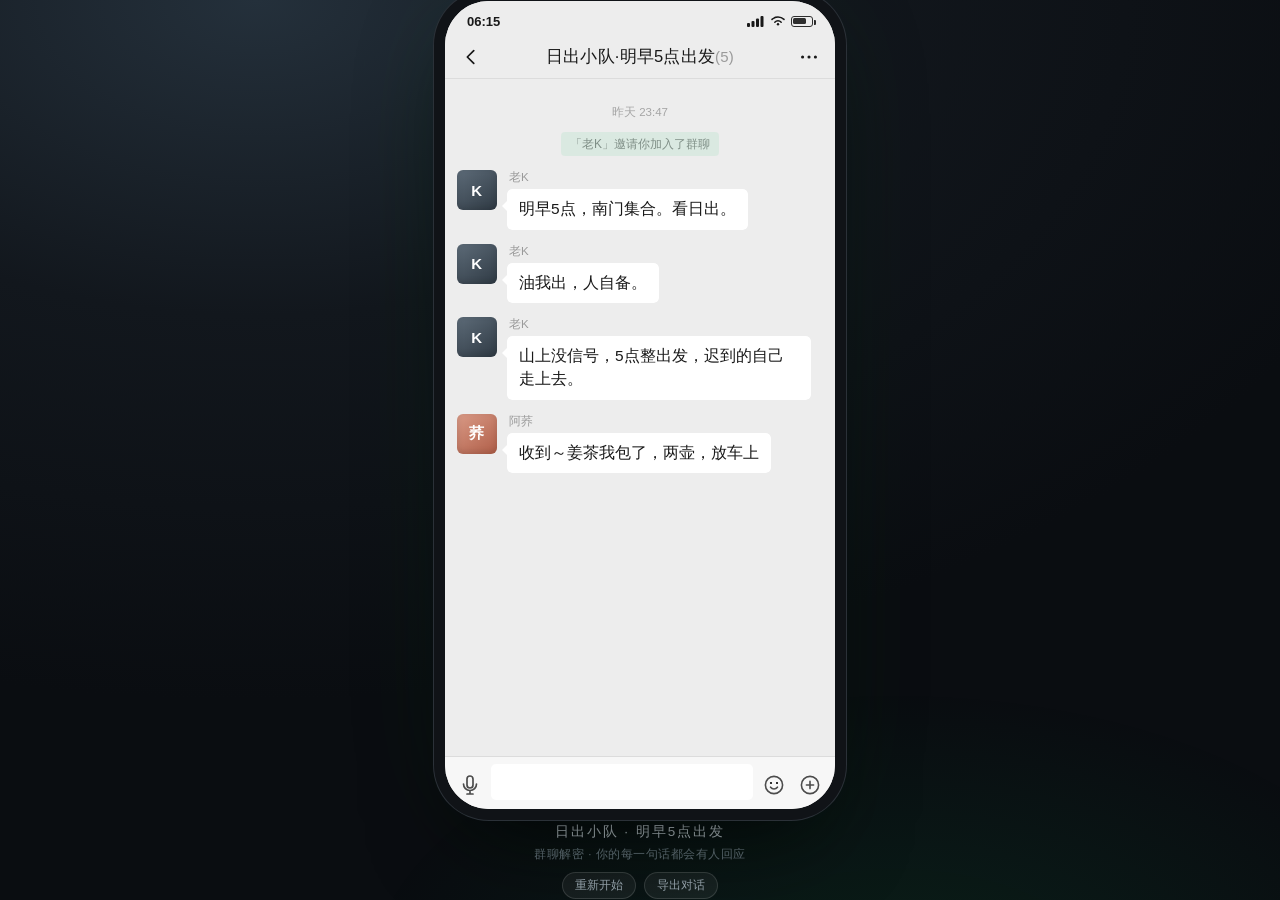
==== index.html @ 7c2a3ae8 "v1: 日出小队 可玩版本（AI GM + 微信壳）" ====
<!doctype html>
<html lang="zh-CN">
<head>
<meta charset="utf-8">
<meta name="viewport" content="width=device-width, initial-scale=1, viewport-fit=cover">
<title>日出小队</title>
<link rel="stylesheet" href="style.css">
</head>
<body>
<div class="stage">
  <div class="phone" id="phone">
    <div class="bezel-glow"></div>

    <!-- 状态栏 -->
    <div class="statusbar">
      <span class="clock" id="clock">06:15</span>
      <span class="statusbar-right">
        <svg class="sig" viewBox="0 0 18 12" width="18" height="12"><rect x="0" y="8" width="3" height="4" rx="1"/><rect x="4.5" y="6" width="3" height="6" rx="1"/><rect x="9" y="3.5" width="3" height="8.5" rx="1"/><rect x="13.5" y="1" width="3" height="11" rx="1"/></svg>
        <svg class="wifi" viewBox="0 0 16 12" width="16" height="12"><path d="M8 10.4a1.2 1.2 0 1 0 0-2.4 1.2 1.2 0 0 0 0 2.4Z"/><path d="M4.8 7.2a4.5 4.5 0 0 1 6.4 0" fill="none" stroke="currentColor" stroke-width="1.5" stroke-linecap="round"/><path d="M2 4.4a8.5 8.5 0 0 1 12 0" fill="none" stroke="currentColor" stroke-width="1.5" stroke-linecap="round"/></svg>
        <span class="battery"><i></i></span>
      </span>
    </div>

    <!-- 导航栏 -->
    <header class="nav" id="nav">
      <button class="nav-back" id="navBack" aria-label="返回">
        <svg viewBox="0 0 24 24" width="22" height="22"><path d="M15 5l-7 7 7 7" fill="none" stroke="currentColor" stroke-width="1.9" stroke-linecap="round" stroke-linejoin="round"/></svg>
      </button>
      <div class="nav-title" id="navTitle"><span id="navName">日出小队</span><span class="nav-count" id="navCount">(5)</span></div>
      <button class="nav-more" id="navMore" aria-label="更多">
        <svg viewBox="0 0 24 24" width="22" height="22"><circle cx="5" cy="12" r="1.7"/><circle cx="12" cy="12" r="1.7"/><circle cx="19" cy="12" r="1.7"/></svg>
      </button>
    </header>

    <!-- 聊天区 -->
    <main class="chat" id="chat">
      <div class="chat-inner" id="chatInner"></div>
    </main>

    <!-- 正在输入 -->
    <div class="typing" id="typing"><span class="dot"></span><span class="dot"></span><span class="dot"></span><em id="typingWho">对方正在输入</em></div>

    <!-- 提示条 -->
    <div class="hint" id="hint"></div>

    <!-- 输入区 -->
    <div class="composer" id="composer">
      <button class="ic-btn voice-btn" id="voiceBtn" aria-label="语音">
        <svg viewBox="0 0 24 24" width="24" height="24"><path d="M12 15a3 3 0 0 0 3-3V6a3 3 0 1 0-6 0v6a3 3 0 0 0 3 3Z" fill="none" stroke="currentColor" stroke-width="1.7"/><path d="M5.5 11a6.5 6.5 0 0 0 13 0M12 17.5V21M9 21h6" fill="none" stroke="currentColor" stroke-width="1.7" stroke-linecap="round"/></svg>
      </button>
      <textarea id="input" class="input" rows="1" autocomplete="off" enterkeyhint="send" placeholder="" title="Enter 发送，Shift+Enter 换行"></textarea>
      <button class="ic-btn" id="emojiBtn" aria-label="表情">
        <svg viewBox="0 0 24 24" width="24" height="24"><circle cx="12" cy="12" r="8.6" fill="none" stroke="currentColor" stroke-width="1.6"/><circle cx="9" cy="10" r="1.1"/><circle cx="15" cy="10" r="1.1"/><path d="M8.6 14.2a4.2 4.2 0 0 0 6.8 0" fill="none" stroke="currentColor" stroke-width="1.6" stroke-linecap="round"/></svg>
      </button>
      <button class="ic-btn" id="plusBtn" aria-label="更多">
        <svg viewBox="0 0 24 24" width="24" height="24"><circle cx="12" cy="12" r="8.6" fill="none" stroke="currentColor" stroke-width="1.6"/><path d="M12 8.4v7.2M8.4 12h7.2" fill="none" stroke="currentColor" stroke-width="1.6" stroke-linecap="round"/></svg>
      </button>
      <button class="send-btn" id="sendBtn">发送</button>
    </div>

    <!-- 扩展面板 -->
    <div class="panel" id="panel">
      <div class="panel-grid">
        <button class="panel-item" data-act="photo"><span class="pi-icon">🖼</span><span>照片</span></button>
        <button class="panel-item" data-act="location"><span class="pi-icon">📍</span><span>位置</span></button>
        <button class="panel-item" data-act="call"><span class="pi-icon">📞</span><span>语音通话</span></button>
        <button class="panel-item" data-act="recall"><span class="pi-icon">↩️</span><span>撤回</span></button>
        <button class="panel-item" data-act="note"><span class="pi-icon">📌</span><span>群公告</span></button>
      </div>
    </div>

    <!-- 下拉：群信息 / 私聊 / 搜索 -->
    <section class="view view-info" id="viewInfo">
      <header class="nav sub">
        <button class="nav-back" data-close="viewInfo"><svg viewBox="0 0 24 24" width="22" height="22"><path d="M15 5l-7 7 7 7" fill="none" stroke="currentColor" stroke-width="1.9" stroke-linecap="round" stroke-linejoin="round"/></svg></button>
        <div class="nav-title">聊天信息</div>
        <div class="nav-more"></div>
      </header>
      <div class="view-body">
        <div class="members-block">
          <div class="members" id="memberList"></div>
          <div class="member-hint" id="memberHint"></div>
        </div>
        <div class="cell-group">
          <button class="cell" id="cellNotice"><span>群公告</span><span class="cell-arrow">›</span></button>
          <button class="cell" id="cellSearch"><span>查找聊天记录</span><span class="cell-arrow">›</span></button>
          <div class="cell"><span>群聊名称</span><span class="cell-val" id="cellGroupName">日出小队</span></div>
        </div>
        <div class="cell-group">
          <div class="cell"><span>消息免打扰</span><span class="switch on"></span></div>
          <div class="cell"><span>置顶聊天</span><span class="switch on"></span></div>
        </div>
        <div class="cell-group">
          <button class="cell danger" id="cellQuit">删除并退出</button>
        </div>
        <div class="footer-note">本群由 老K 于 11月16日 23:47 创建</div>
      </div>
    </section>

    <section class="view view-search" id="viewSearch">
      <header class="nav sub">
        <button class="nav-back" data-close="viewSearch"><svg viewBox="0 0 24 24" width="22" height="22"><path d="M15 5l-7 7 7 7" fill="none" stroke="currentColor" stroke-width="1.9" stroke-linecap="round" stroke-linejoin="round"/></svg></button>
        <div class="search-wrap"><input id="searchInput" placeholder="搜索"></div>
        <div class="nav-more nav-cancel" data-close="viewSearch">取消</div>
      </header>
      <div class="view-body search-results" id="searchResults"></div>
    </section>

    <section class="view view-notice" id="viewNotice">
      <header class="nav sub">
        <button class="nav-back" data-close="viewNotice"><svg viewBox="0 0 24 24" width="22" height="22"><path d="M15 5l-7 7 7 7" fill="none" stroke="currentColor" stroke-width="1.9" stroke-linecap="round" stroke-linejoin="round"/></svg></button>
        <div class="nav-title">群公告</div>
        <div class="nav-more"></div>
      </header>
      <div class="view-body">
        <div class="notice-card">
          <div class="notice-from" id="noticeFrom">老K</div>
          <div class="notice-text" id="noticeText"></div>
          <div class="notice-meta" id="noticeMeta"></div>
        </div>
        <div class="notice-log" id="noticeLog"></div>
      </div>
    </section>

    <section class="view view-private" id="viewPrivate">
      <header class="nav sub">
        <button class="nav-back" data-close="viewPrivate"><svg viewBox="0 0 24 24" width="22" height="22"><path d="M15 5l-7 7 7 7" fill="none" stroke="currentColor" stroke-width="1.9" stroke-linecap="round" stroke-linejoin="round"/></svg></button>
        <div class="nav-title" id="privTitle">聊天</div>
        <div class="nav-more"></div>
      </header>
      <div class="chat" id="privChat"><div class="chat-inner" id="privInner"></div></div>
      <div class="composer">
        <textarea id="privInput" class="input" rows="1" autocomplete="off" enterkeyhint="send" placeholder="" title="Enter 发送，Shift+Enter 换行"></textarea>
        <button class="send-btn" id="privSend">发送</button>
      </div>
    </section>

    <!-- 位置大图 -->
    <div class="map-modal" id="mapModal">
      <div class="map-head"><button data-close="mapModal">‹ 返回</button><span id="mapTitle">位置</span><span></span></div>
      <div class="map-canvas" id="mapCanvas"></div>
      <div class="map-card">
        <div class="map-card-name" id="mapName"></div>
        <div class="map-card-addr" id="mapAddr"></div>
        <div class="map-card-meta" id="mapMeta"></div>
      </div>
    </div>

    <div class="toast" id="toast"></div>
  </div>

  <div class="outside">
    <div class="outside-title">日出小队 · 明早5点出发</div>
    <div class="outside-sub">群聊解密 · 你的每一句话都会有人回应</div>
    <div class="outside-actions">
      <button class="reset" id="reset">重新开始</button>
      <button class="reset" id="export">导出对话</button>
    </div>
  </div>
</div>

<script src="story.js"></script>
<script src="app.js"></script>
</body>
</html>
---- style.css ----
:root{
  --green:#07C160;
  --self:#95EC69;
  --bg:#EDEDED;
  --line:#DCDCDC;
  --text:#191919;
  --muted:#9A9A9A;
  --nav-h:44px;
  --font:-apple-system,BlinkMacSystemFont,"PingFang SC","Hiragino Sans GB","Microsoft YaHei","Segoe UI",sans-serif;
}
*{box-sizing:border-box;-webkit-tap-highlight-color:transparent}
html,body{height:100%}
body{
  margin:0;font-family:var(--font);color:var(--text);
  background:
    radial-gradient(1200px 700px at 20% 0%, #24303b 0%, #12171d 45%, #0a0d11 100%);
  display:flex;align-items:center;justify-content:center;
  overflow:hidden;
}
body::after{
  content:"";position:fixed;inset:0;pointer-events:none;
  background:radial-gradient(900px 500px at 70% 110%, rgba(7,193,96,.10), transparent 60%);
}
.stage{display:flex;flex-direction:column;align-items:center;gap:14px;position:relative;z-index:1}

/* ---------- 手机外壳 ---------- */
.phone{
  position:relative;width:390px;height:min(844px,calc(100vh - 92px));
  background:var(--bg);border-radius:44px;overflow:hidden;
  box-shadow:
    0 0 0 11px #101317,
    0 0 0 12px #2b3138,
    0 40px 90px -20px rgba(0,0,0,.85),
    0 0 120px rgba(7,193,96,.08);
  display:flex;flex-direction:column;
  transform:translateZ(0);
}
@media (max-width:480px), (max-height:760px){
  .phone{width:100vw;height:100vh;border-radius:0;box-shadow:none}
  .outside{display:none}
  .stage{gap:0}
}

/* 状态栏 */
.statusbar{
  height:34px;flex:0 0 34px;display:flex;align-items:center;justify-content:space-between;
  padding:6px 22px 0;font-size:13px;font-weight:600;background:var(--bg);
}
.statusbar-right{display:flex;align-items:center;gap:5px}
.statusbar svg{fill:#191919;color:#191919}
.battery{width:22px;height:11px;border:1.2px solid #191919;border-radius:3px;position:relative;display:inline-block;opacity:.9}
.battery::after{content:"";position:absolute;right:-3.6px;top:3px;width:2px;height:5px;background:#191919;border-radius:0 1px 1px 0}
.battery i{position:absolute;left:1.4px;top:1.4px;bottom:1.4px;width:62%;background:#191919;border-radius:1.5px}

/* 导航栏 */
.nav{
  height:var(--nav-h);flex:0 0 var(--nav-h);display:flex;align-items:center;
  padding:0 8px;background:var(--bg);border-bottom:.5px solid var(--line);position:relative;z-index:5;
}
.nav-back,.nav-more{
  background:none;border:0;color:#191919;padding:4px;display:flex;align-items:center;
  cursor:pointer;min-width:36px;justify-content:center;
}
.nav-more svg{fill:currentColor}
.nav-title{
  flex:1;text-align:center;font-size:16.5px;font-weight:500;letter-spacing:.2px;
  white-space:nowrap;overflow:hidden;text-overflow:ellipsis;padding:0 4px;
}
.nav-count{color:var(--muted);font-weight:400;font-size:15px}
.nav-back[hidden],.nav-more[hidden]{display:none}

/* ---------- 聊天区 ---------- */
.chat{flex:1 1 auto;overflow-y:auto;overflow-x:hidden;padding:10px 0 6px;scroll-behavior:smooth;position:relative}
.chat-inner{padding:0 12px}
.chat::-webkit-scrollbar{width:0}

.row{display:flex;margin:14px 0;align-items:flex-start;animation:pop .18s ease-out both}
.row.self{flex-direction:row-reverse}
@keyframes pop{from{opacity:0;transform:translateY(6px) scale(.98)}to{opacity:1;transform:none}}

.avatar{
  width:40px;height:40px;flex:0 0 40px;border-radius:6px;display:flex;align-items:center;justify-content:center;
  font-size:15px;font-weight:600;color:#fff;letter-spacing:.5px;user-select:none;
  background:linear-gradient(145deg,var(--c1,#8a8a8a),var(--c2,#5f5f5f));
  box-shadow:inset 0 -2px 6px rgba(0,0,0,.12);
}
.col{max-width:calc(100% - 62px);margin:0 10px;display:flex;flex-direction:column}
.row.self .col{align-items:flex-end}
.name{font-size:11.5px;color:var(--muted);margin:0 2px 4px;display:flex;gap:6px;align-items:center}
.tag{background:#E8E8E8;color:#8a8a8a;border-radius:3px;padding:0 4px;font-size:10px;line-height:14px}

.bubble{
  position:relative;background:#fff;border-radius:5px;padding:9px 12px;
  font-size:15.5px;line-height:1.46;word-break:break-word;white-space:pre-wrap;
  box-shadow:0 0 .5px rgba(0,0,0,.08);
}
.bubble::before{
  content:"";position:absolute;top:12px;left:-5px;width:0;height:0;
  border:5px solid transparent;border-right-color:#fff;border-left:0;
}
.row.self .bubble{background:var(--self)}
.row.self .bubble::before{left:auto;right:-5px;border-right:0;border-left:5px solid var(--self)}
.bubble.quote{border-left:3px solid #d6d6d6;padding-left:9px;color:#666}

/* 系统提示 */
.sys{display:flex;justify-content:center;margin:12px 0}
.sys span{
  font-size:12px;color:#9d9d9d;background:rgba(0,0,0,.045);padding:3px 9px;border-radius:4px;
  max-width:80%;text-align:center;line-height:1.5;
}
.sys.warn span{color:#b06a2c;background:rgba(214,138,58,.10)}
.sys.ghost span{color:#7f8f87;background:rgba(7,193,96,.08)}

.time-div{text-align:center;margin:16px 0 4px;font-size:11.5px;color:#a5a5a5}

/* 语音 */
.voice{display:flex;align-items:center;gap:9px;min-width:86px;cursor:pointer}
.voice .bars{display:flex;gap:2px;align-items:center;height:16px}
.voice .bars i{display:block;width:2.5px;background:#4a4a4a;border-radius:2px;opacity:.55}
.voice .dur{font-size:12.5px;color:#555;margin-left:auto;padding-left:8px}
.voice .asr{display:none;margin-top:6px;padding-top:6px;border-top:.5px dashed rgba(0,0,0,.15);font-size:14px;color:#333;line-height:1.45;white-space:pre-wrap}
.voice.open .asr{display:block}

/* 位置卡片 */
.loc-card{background:#fff;border-radius:5px;overflow:hidden;width:210px;cursor:pointer}
.loc-card .map-thumb{height:104px;background:#dfe6dc;position:relative;overflow:hidden}
.loc-card .map-thumb::before{
  content:"";position:absolute;inset:-20%;
  background:
    linear-gradient(90deg,transparent 48%,#c9d2c6 48%,#c9d2c6 52%,transparent 52%),
    linear-gradient(0deg,transparent 62%,#c9d2c6 62%,#c9d2c6 66%,transparent 66%),
    repeating-linear-gradient(45deg,#e5ebe2 0 14px,#dfe6dc 14px 28px);
  transform:rotate(-8deg);
}
.loc-card .pin{position:absolute;left:50%;top:44%;width:14px;height:14px;margin:-7px 0 0 -7px;border-radius:50% 50% 50% 0;background:#D9433A;transform:rotate(-45deg);box-shadow:0 1px 4px rgba(0,0,0,.25)}
.loc-card .loc-body{padding:8px 11px}
.loc-card .loc-name{font-size:14px;font-weight:500}
.loc-card .loc-addr{font-size:11.5px;color:#9a9a9a;margin-top:2px}
.loc-card .loc-flag{font-size:11px;color:#b06a2c;margin-top:5px;display:none}
.loc-card.odd .loc-flag{display:block}

/* 图片 */
.img-card{width:196px;border-radius:5px;overflow:hidden;background:#fff;cursor:pointer}
.img-card svg{display:block;width:100%;height:auto}
.img-card .cap{font-size:12px;color:#8a8a8a;padding:6px 9px}

/* 撤回 */
.recall{display:flex;justify-content:center;margin:10px 0}
.recall span{font-size:11.5px;color:#a8a8a8;background:rgba(0,0,0,.04);padding:2px 8px;border-radius:3px}

/* 引用已删除 */
.deleted-quote{background:#f2f2f2;border-left:3px solid #ddd;padding:6px 9px;border-radius:4px;font-size:12.5px;color:#9d9d9d;margin-bottom:5px}

/* ---------- 正在输入 / 提示 / 输入框 ---------- */
.typing{
  height:0;overflow:hidden;transition:height .18s;display:flex;align-items:center;gap:3px;
  padding:0 18px;font-size:11.5px;color:#9a9a9a;background:var(--bg);
}
.typing.on{height:20px}
.typing .dot{width:4px;height:4px;border-radius:50%;background:#b3b3b3;animation:blink 1.1s infinite}
.typing .dot:nth-child(2){animation-delay:.18s}
.typing .dot:nth-child(3){animation-delay:.36s}
.typing em{margin-left:5px;font-style:normal}
@keyframes blink{0%,60%,100%{opacity:.25;transform:translateY(0)}30%{opacity:1;transform:translateY(-2px)}}

.hint{
  display:none;gap:6px;flex-wrap:wrap;padding:8px 12px;background:rgba(255,255,255,.55);
  border-top:.5px solid rgba(0,0,0,.04);font-size:12.5px;
}
.hint.on{display:flex}
.hint b{font-weight:600;color:#6d7a72;margin-right:2px}
.chip{
  border:.5px solid #c8d3ca;background:#fff;color:#4d5a52;border-radius:12px;
  padding:3px 10px;font-size:12.5px;cursor:pointer;transition:.15s;
}
.chip:hover{background:#eef7f0;border-color:#9ed3ad;color:#0e6b3c}

.composer{
  flex:0 0 auto;display:flex;align-items:flex-end;gap:6px;padding:7px 10px 9px;
  background:#F7F7F7;border-top:.5px solid var(--line);
}
.ic-btn{background:none;border:0;color:#4c4c4c;padding:3px;display:flex;cursor:pointer}
.input{
  flex:1;display:block;min-height:36px;max-height:102px;
  border:0;border-radius:5px;background:#fff;padding:7px 10px;
  font-size:15.5px;line-height:22px;font-family:inherit;outline:none;color:#191919;
  resize:none;overflow-y:hidden;white-space:pre-wrap;word-break:break-word;
}
.input::placeholder{color:#b8b8b8}
.send-btn{
  display:none;background:var(--green);color:#fff;border:0;border-radius:5px;
  height:34px;padding:0 14px;font-size:14.5px;cursor:pointer;font-family:inherit;
}
.send-btn.on{display:block}
body.busy .send-btn{opacity:.4;pointer-events:none}
.voice-btn{display:flex}

/* 扩展面板 */
.panel{
  position:absolute;left:0;right:0;bottom:0;background:#F7F7F7;border-top:.5px solid var(--line);
  transform:translateY(110%);transition:transform .22s ease;z-index:8;padding:18px 14px 26px;
}
.panel.on{transform:translateY(0)}
.panel-grid{display:grid;grid-template-columns:repeat(4,1fr);gap:16px 6px}
.panel-item{background:none;border:0;display:flex;flex-direction:column;align-items:center;gap:7px;font-size:11.5px;color:#666;cursor:pointer;font-family:inherit}
.pi-icon{width:54px;height:54px;background:#fff;border-radius:11px;display:flex;align-items:center;justify-content:center;font-size:23px;box-shadow:0 1px 2px rgba(0,0,0,.05)}

/* ---------- 覆盖视图 ---------- */
.view{
  position:absolute;inset:0;background:var(--bg);display:flex;flex-direction:column;
  transform:translateX(100%);transition:transform .24s cubic-bezier(.4,0,.2,1);z-index:20;
}
.view.on{transform:translateX(0)}
.view .nav{border-bottom:.5px solid var(--line)}
.view-body{flex:1;overflow-y:auto;padding-bottom:24px}
.nav.sub .nav-title{font-size:16px}
.search-wrap{flex:1;display:flex;padding:0 6px}
#searchInput{flex:1;height:30px;border:0;border-radius:5px;background:#fff;padding:0 10px;font-size:14px;font-family:inherit;outline:none}
.nav-cancel{font-size:15px;color:#576b95;min-width:44px;padding-right:10px;cursor:pointer}

/* 群成员 */
.members-block{background:#fff;padding:14px 14px 10px;border-bottom:.5px solid var(--line)}
.members{display:grid;grid-template-columns:repeat(5,1fr);gap:14px 4px}
.member{display:flex;flex-direction:column;align-items:center;gap:6px;font-size:11px;color:#7a7a7a;cursor:pointer}
.member .avatar{width:48px;height:48px;flex:0 0 48px;font-size:17px;border-radius:8px}
.member:active{opacity:.6}
.member-hint{font-size:11px;color:#a0a0a0;margin-top:10px}

/* 单元格 */
.cell-group{background:#fff;margin-top:9px;border-top:.5px solid var(--line);border-bottom:.5px solid var(--line)}
.cell{
  display:flex;align-items:center;justify-content:space-between;width:100%;
  padding:13px 15px;font-size:16px;background:none;border:0;border-bottom:.5px solid #F0F0F0;
  color:#191919;font-family:inherit;text-align:left;cursor:pointer;
}
.cell:last-child{border-bottom:0}
.cell-arrow{color:#c8c8c8;font-size:18px;line-height:1}
.cell-val{color:#9a9a9a;font-size:14.5px}
.cell.danger{justify-content:center;color:#E64340}
.switch{width:40px;height:24px;border-radius:12px;background:#e5e5e5;position:relative;transition:.2s}
.switch::after{content:"";position:absolute;top:2px;left:2px;width:20px;height:20px;border-radius:50%;background:#fff;box-shadow:0 1px 3px rgba(0,0,0,.2);transition:.2s}
.switch.on{background:var(--green)}
.switch.on::after{left:18px}
.footer-note{text-align:center;font-size:11.5px;color:#b0b0b0;padding:22px 20px}

/* 公告 */
.notice-card{background:#fff;margin:12px;border-radius:8px;padding:16px}
.notice-from{font-size:12.5px;color:#8a8a8a;margin-bottom:8px}
.notice-text{font-size:15px;line-height:1.65;white-space:pre-wrap}
.notice-meta{font-size:11px;color:#b0b0b0;margin-top:12px}
.notice-log{margin:0 12px}
.notice-log .log-item{background:#fff;border-radius:8px;padding:12px 14px;margin-bottom:8px;font-size:13px;color:#666;line-height:1.6}
.notice-log .log-item b{color:#333;font-weight:500}

/* 搜索 */
.search-results{padding:8px 0}
.sr-item{padding:11px 16px;background:#fff;border-bottom:.5px solid #f0f0f0;font-size:14px;line-height:1.5}
.sr-item b{color:#0e6b3c}
.sr-item.old{background:#fbfbf8}
.sr-empty{text-align:center;color:#b0b0b0;font-size:13px;padding:40px 0}
.sr-label{font-size:11.5px;color:#a0a0a0;padding:14px 16px 6px;letter-spacing:.5px}
.sr-date{display:flex;align-items:center;justify-content:space-between;background:#fff;padding:13px 16px;font-size:15px;border-bottom:.5px solid #f0f0f0;cursor:pointer}
.sr-date:hover{background:#fafafa}
.sr-back{padding:12px 16px;color:#576b95;font-size:14px;cursor:pointer}
.sr-msg{padding:10px 16px;border-bottom:.5px solid #f2f2f2;background:#fff}
.sr-msg .sr-who{font-size:11px;color:#a8a8a8;margin-bottom:3px}
.sr-msg .sr-txt{font-size:14px;line-height:1.55;color:#222;white-space:pre-wrap}
.sr-date-tag{font-size:10.5px;color:#b08a4a;margin-bottom:3px}
.sr-foot{font-size:11.5px;color:#a0a0a0;padding:14px 16px;line-height:1.6}

/* 私聊 */
#viewPrivate .chat{background:var(--bg)}

/* 地图 */
.map-modal{position:absolute;inset:0;background:#eef1ea;z-index:30;display:none;flex-direction:column}
.map-modal.on{display:flex}
.map-head{height:52px;display:flex;align-items:center;justify-content:space-between;padding:0 14px;background:#fff;border-bottom:.5px solid var(--line);font-size:15px}
.map-head button{background:none;border:0;font-size:15px;color:#191919;font-family:inherit;cursor:pointer}
.map-canvas{flex:1;position:relative;overflow:hidden;background:#e8eee4}
.map-canvas::before{
  content:"";position:absolute;inset:-30%;
  background:
    repeating-linear-gradient(28deg,rgba(255,255,255,.55) 0 2px,transparent 2px 46px),
    repeating-linear-gradient(112deg,rgba(255,255,255,.55) 0 2px,transparent 2px 62px),
    radial-gradient(circle at 30% 40%,#d7e4cf 0 120px,transparent 121px),
    radial-gradient(circle at 75% 70%,#dfe9d8 0 160px,transparent 161px),
    #e8eee4;
}
.map-canvas .bigpin{position:absolute;left:50%;top:46%;transform:translate(-50%,-50%);z-index:2;text-align:center}
.map-canvas .bigpin i{display:block;width:22px;height:22px;margin:0 auto;border-radius:50% 50% 50% 0;background:#D9433A;transform:rotate(-45deg);box-shadow:0 4px 12px rgba(0,0,0,.28)}
.map-canvas .bigpin span{display:inline-block;margin-top:10px;background:#fff;padding:4px 10px;border-radius:4px;font-size:12.5px;box-shadow:0 2px 8px rgba(0,0,0,.12);white-space:nowrap}
.map-card{background:#fff;padding:16px 18px 26px}
.map-card-name{font-size:17px;font-weight:500}
.map-card-addr{font-size:12.5px;color:#8f8f8f;margin-top:5px}
.map-card-meta{font-size:11.5px;color:#b06a2c;margin-top:10px}

/* toast */
.toast{
  position:absolute;left:50%;bottom:120px;transform:translate(-50%,10px);background:rgba(0,0,0,.72);
  color:#fff;font-size:13px;padding:9px 16px;border-radius:8px;opacity:0;pointer-events:none;
  transition:.25s;z-index:50;max-width:78%;text-align:center;line-height:1.5;
}
.toast.on{opacity:1;transform:translate(-50%,0)}

/* 结局 */
.ending{position:absolute;inset:0;z-index:60;background:radial-gradient(120% 90% at 50% 30%,#101820 0%,#05080a 70%);display:flex;align-items:flex-start;justify-content:center;overflow-y:auto;animation:fadeIn .8s ease both}
@keyframes fadeIn{from{opacity:0}to{opacity:1}}
.ending-in{text-align:center;padding:64px 30px 56px;max-width:330px;margin:auto 0}
.ending-kicker{font-size:11px;letter-spacing:6px;color:#4b6b5a;margin-bottom:14px}
.ending-title{font-size:24px;color:#e8f1ea;letter-spacing:3px;margin-bottom:20px;font-weight:500}
.ending-text{font-size:13.5px;line-height:2;color:#8fa397;text-align:left;letter-spacing:.3px}
.ending-btn{margin-top:34px;background:none;border:.5px solid #33513f;color:#7fae92;padding:9px 22px;border-radius:20px;font-size:13px;cursor:pointer;font-family:inherit;letter-spacing:2px}
.ending-btn:hover{background:rgba(80,160,110,.08)}

/* 外部 */
.outside{text-align:center;color:#8d9aa3}
.outside-title{font-size:13.5px;letter-spacing:2px;color:#cfdae1}
.outside-sub{font-size:11.5px;margin-top:6px;letter-spacing:.5px;color:#6d7c86}
.outside-actions{display:flex;gap:8px;justify-content:center;margin-top:10px}
.outside-actions .reset{margin-top:0}
.reset{
  margin-top:10px;background:rgba(255,255,255,.06);border:.5px solid rgba(255,255,255,.14);
  color:#9fadb6;font-size:11.5px;padding:5px 12px;border-radius:20px;cursor:pointer;font-family:inherit;
}
.reset:hover{background:rgba(255,255,255,.12);color:#dce6ec}
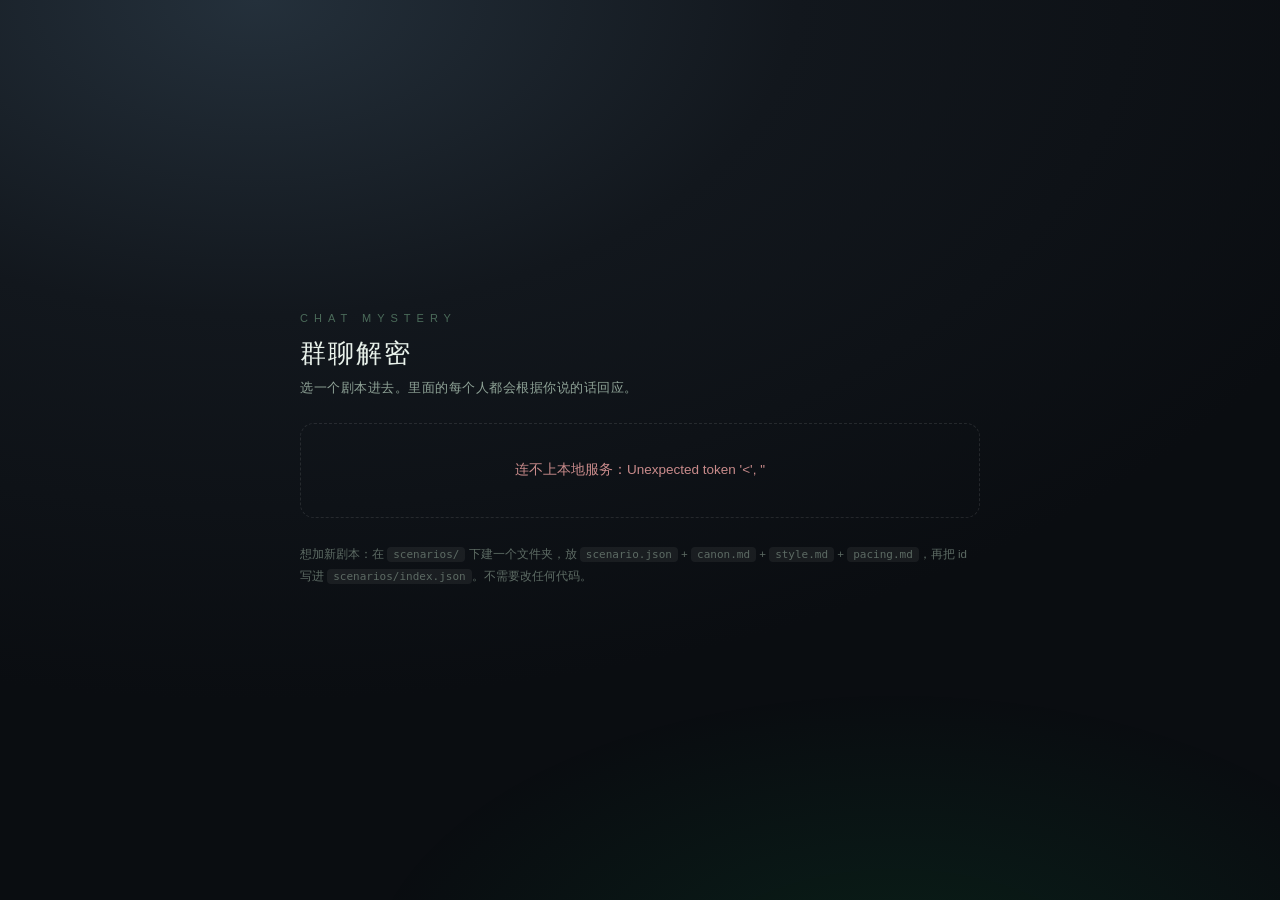
==== commit 8bf29b07: "v2: 抽成剧本壳（scenarios/* 目录 + 配置驱动），加剧本列表页" ====
--- a/index.html
+++ b/index.html
@@ -3,163 +3,108 @@
 <head>
 <meta charset="utf-8">
 <meta name="viewport" content="width=device-width, initial-scale=1, viewport-fit=cover">
-<title>日出小队</title>
-<link rel="stylesheet" href="style.css">
+<title>群聊解密</title>
+<style>
+  :root{
+    --ink:#e8f1ea; --muted:#8fa397; --line:rgba(255,255,255,.10);
+  }
+  *{box-sizing:border-box}
+  html,body{height:100%}
+  body{
+    margin:0;font-family:-apple-system,BlinkMacSystemFont,"PingFang SC","Microsoft YaHei",sans-serif;
+    color:var(--ink);
+    background:radial-gradient(1200px 700px at 20% 0%, #24303b 0%, #12171d 45%, #0a0d11 100%);
+    display:flex;align-items:center;justify-content:center;padding:40px 20px;
+  }
+  body::after{content:"";position:fixed;inset:0;pointer-events:none;
+    background:radial-gradient(900px 500px at 70% 110%, rgba(7,193,96,.10), transparent 60%)}
+  .wrap{position:relative;z-index:1;width:100%;max-width:680px}
+  .head{margin-bottom:26px}
+  .kicker{font-size:11px;letter-spacing:6px;color:#4b6b5a;margin-bottom:12px}
+  h1{font-size:26px;font-weight:500;letter-spacing:2px;margin:0 0 8px}
+  .sub{font-size:13px;color:var(--muted);letter-spacing:.5px}
+  .list{display:flex;flex-direction:column;gap:12px;margin-top:26px}
+  .card{
+    display:flex;align-items:center;gap:16px;text-decoration:none;color:inherit;
+    background:linear-gradient(180deg, rgba(255,255,255,.045), rgba(255,255,255,.015));
+    border:1px solid var(--line);border-radius:14px;padding:16px 18px;
+    transition:.18s;
+  }
+  .card:hover{border-color:rgba(7,193,96,.45);background:rgba(7,193,96,.06);transform:translateY(-1px)}
+  .cover{width:52px;height:52px;flex:0 0 52px;border-radius:12px;display:flex;align-items:center;justify-content:center;
+    font-size:24px;background:rgba(7,193,96,.10);border:1px solid rgba(7,193,96,.18)}
+  .card-body{flex:1;min-width:0}
+  .card-title{font-size:16px;letter-spacing:.5px;margin-bottom:4px}
+  .card-sub{font-size:12.5px;color:var(--muted);line-height:1.5}
+  .go{font-size:12px;color:#5f8f72;border:1px solid rgba(7,193,96,.25);border-radius:20px;padding:4px 12px;white-space:nowrap}
+  .empty{border:1px dashed var(--line);border-radius:14px;padding:34px;text-align:center;color:var(--muted);font-size:13.5px;line-height:1.8}
+  .foot{margin-top:26px;font-size:11.5px;color:#5d6b64;line-height:1.9}
+  .foot code{background:rgba(255,255,255,.06);padding:1px 6px;border-radius:4px;font-size:11px}
+  .err{color:#c98b8b}
+</style>
 </head>
 <body>
-<div class="stage">
-  <div class="phone" id="phone">
-    <div class="bezel-glow"></div>
-
-    <!-- 状态栏 -->
-    <div class="statusbar">
-      <span class="clock" id="clock">06:15</span>
-      <span class="statusbar-right">
-        <svg class="sig" viewBox="0 0 18 12" width="18" height="12"><rect x="0" y="8" width="3" height="4" rx="1"/><rect x="4.5" y="6" width="3" height="6" rx="1"/><rect x="9" y="3.5" width="3" height="8.5" rx="1"/><rect x="13.5" y="1" width="3" height="11" rx="1"/></svg>
-        <svg class="wifi" viewBox="0 0 16 12" width="16" height="12"><path d="M8 10.4a1.2 1.2 0 1 0 0-2.4 1.2 1.2 0 0 0 0 2.4Z"/><path d="M4.8 7.2a4.5 4.5 0 0 1 6.4 0" fill="none" stroke="currentColor" stroke-width="1.5" stroke-linecap="round"/><path d="M2 4.4a8.5 8.5 0 0 1 12 0" fill="none" stroke="currentColor" stroke-width="1.5" stroke-linecap="round"/></svg>
-        <span class="battery"><i></i></span>
-      </span>
-    </div>
-
-    <!-- 导航栏 -->
-    <header class="nav" id="nav">
-      <button class="nav-back" id="navBack" aria-label="返回">
-        <svg viewBox="0 0 24 24" width="22" height="22"><path d="M15 5l-7 7 7 7" fill="none" stroke="currentColor" stroke-width="1.9" stroke-linecap="round" stroke-linejoin="round"/></svg>
-      </button>
-      <div class="nav-title" id="navTitle"><span id="navName">日出小队</span><span class="nav-count" id="navCount">(5)</span></div>
-      <button class="nav-more" id="navMore" aria-label="更多">
-        <svg viewBox="0 0 24 24" width="22" height="22"><circle cx="5" cy="12" r="1.7"/><circle cx="12" cy="12" r="1.7"/><circle cx="19" cy="12" r="1.7"/></svg>
-      </button>
-    </header>
-
-    <!-- 聊天区 -->
-    <main class="chat" id="chat">
-      <div class="chat-inner" id="chatInner"></div>
-    </main>
-
-    <!-- 正在输入 -->
-    <div class="typing" id="typing"><span class="dot"></span><span class="dot"></span><span class="dot"></span><em id="typingWho">对方正在输入</em></div>
-
-    <!-- 提示条 -->
-    <div class="hint" id="hint"></div>
-
-    <!-- 输入区 -->
-    <div class="composer" id="composer">
-      <button class="ic-btn voice-btn" id="voiceBtn" aria-label="语音">
-        <svg viewBox="0 0 24 24" width="24" height="24"><path d="M12 15a3 3 0 0 0 3-3V6a3 3 0 1 0-6 0v6a3 3 0 0 0 3 3Z" fill="none" stroke="currentColor" stroke-width="1.7"/><path d="M5.5 11a6.5 6.5 0 0 0 13 0M12 17.5V21M9 21h6" fill="none" stroke="currentColor" stroke-width="1.7" stroke-linecap="round"/></svg>
-      </button>
-      <textarea id="input" class="input" rows="1" autocomplete="off" enterkeyhint="send" placeholder="" title="Enter 发送，Shift+Enter 换行"></textarea>
-      <button class="ic-btn" id="emojiBtn" aria-label="表情">
-        <svg viewBox="0 0 24 24" width="24" height="24"><circle cx="12" cy="12" r="8.6" fill="none" stroke="currentColor" stroke-width="1.6"/><circle cx="9" cy="10" r="1.1"/><circle cx="15" cy="10" r="1.1"/><path d="M8.6 14.2a4.2 4.2 0 0 0 6.8 0" fill="none" stroke="currentColor" stroke-width="1.6" stroke-linecap="round"/></svg>
-      </button>
-      <button class="ic-btn" id="plusBtn" aria-label="更多">
-        <svg viewBox="0 0 24 24" width="24" height="24"><circle cx="12" cy="12" r="8.6" fill="none" stroke="currentColor" stroke-width="1.6"/><path d="M12 8.4v7.2M8.4 12h7.2" fill="none" stroke="currentColor" stroke-width="1.6" stroke-linecap="round"/></svg>
-      </button>
-      <button class="send-btn" id="sendBtn">发送</button>
-    </div>
-
-    <!-- 扩展面板 -->
-    <div class="panel" id="panel">
-      <div class="panel-grid">
-        <button class="panel-item" data-act="photo"><span class="pi-icon">🖼</span><span>照片</span></button>
-        <button class="panel-item" data-act="location"><span class="pi-icon">📍</span><span>位置</span></button>
-        <button class="panel-item" data-act="call"><span class="pi-icon">📞</span><span>语音通话</span></button>
-        <button class="panel-item" data-act="recall"><span class="pi-icon">↩️</span><span>撤回</span></button>
-        <button class="panel-item" data-act="note"><span class="pi-icon">📌</span><span>群公告</span></button>
-      </div>
-    </div>
-
-    <!-- 下拉：群信息 / 私聊 / 搜索 -->
-    <section class="view view-info" id="viewInfo">
-      <header class="nav sub">
-        <button class="nav-back" data-close="viewInfo"><svg viewBox="0 0 24 24" width="22" height="22"><path d="M15 5l-7 7 7 7" fill="none" stroke="currentColor" stroke-width="1.9" stroke-linecap="round" stroke-linejoin="round"/></svg></button>
-        <div class="nav-title">聊天信息</div>
-        <div class="nav-more"></div>
-      </header>
-      <div class="view-body">
-        <div class="members-block">
-          <div class="members" id="memberList"></div>
-          <div class="member-hint" id="memberHint"></div>
-        </div>
-        <div class="cell-group">
-          <button class="cell" id="cellNotice"><span>群公告</span><span class="cell-arrow">›</span></button>
-          <button class="cell" id="cellSearch"><span>查找聊天记录</span><span class="cell-arrow">›</span></button>
-          <div class="cell"><span>群聊名称</span><span class="cell-val" id="cellGroupName">日出小队</span></div>
-        </div>
-        <div class="cell-group">
-          <div class="cell"><span>消息免打扰</span><span class="switch on"></span></div>
-          <div class="cell"><span>置顶聊天</span><span class="switch on"></span></div>
-        </div>
-        <div class="cell-group">
-          <button class="cell danger" id="cellQuit">删除并退出</button>
-        </div>
-        <div class="footer-note">本群由 老K 于 11月16日 23:47 创建</div>
-      </div>
-    </section>
-
-    <section class="view view-search" id="viewSearch">
-      <header class="nav sub">
-        <button class="nav-back" data-close="viewSearch"><svg viewBox="0 0 24 24" width="22" height="22"><path d="M15 5l-7 7 7 7" fill="none" stroke="currentColor" stroke-width="1.9" stroke-linecap="round" stroke-linejoin="round"/></svg></button>
-        <div class="search-wrap"><input id="searchInput" placeholder="搜索"></div>
-        <div class="nav-more nav-cancel" data-close="viewSearch">取消</div>
-      </header>
-      <div class="view-body search-results" id="searchResults"></div>
-    </section>
-
-    <section class="view view-notice" id="viewNotice">
-      <header class="nav sub">
-        <button class="nav-back" data-close="viewNotice"><svg viewBox="0 0 24 24" width="22" height="22"><path d="M15 5l-7 7 7 7" fill="none" stroke="currentColor" stroke-width="1.9" stroke-linecap="round" stroke-linejoin="round"/></svg></button>
-        <div class="nav-title">群公告</div>
-        <div class="nav-more"></div>
-      </header>
-      <div class="view-body">
-        <div class="notice-card">
-          <div class="notice-from" id="noticeFrom">老K</div>
-          <div class="notice-text" id="noticeText"></div>
-          <div class="notice-meta" id="noticeMeta"></div>
-        </div>
-        <div class="notice-log" id="noticeLog"></div>
-      </div>
-    </section>
-
-    <section class="view view-private" id="viewPrivate">
-      <header class="nav sub">
-        <button class="nav-back" data-close="viewPrivate"><svg viewBox="0 0 24 24" width="22" height="22"><path d="M15 5l-7 7 7 7" fill="none" stroke="currentColor" stroke-width="1.9" stroke-linecap="round" stroke-linejoin="round"/></svg></button>
-        <div class="nav-title" id="privTitle">聊天</div>
-        <div class="nav-more"></div>
-      </header>
-      <div class="chat" id="privChat"><div class="chat-inner" id="privInner"></div></div>
-      <div class="composer">
-        <textarea id="privInput" class="input" rows="1" autocomplete="off" enterkeyhint="send" placeholder="" title="Enter 发送，Shift+Enter 换行"></textarea>
-        <button class="send-btn" id="privSend">发送</button>
-      </div>
-    </section>
-
-    <!-- 位置大图 -->
-    <div class="map-modal" id="mapModal">
-      <div class="map-head"><button data-close="mapModal">‹ 返回</button><span id="mapTitle">位置</span><span></span></div>
-      <div class="map-canvas" id="mapCanvas"></div>
-      <div class="map-card">
-        <div class="map-card-name" id="mapName"></div>
-        <div class="map-card-addr" id="mapAddr"></div>
-        <div class="map-card-meta" id="mapMeta"></div>
-      </div>
-    </div>
-
-    <div class="toast" id="toast"></div>
+<div class="wrap">
+  <div class="head">
+    <div class="kicker">CHAT MYSTERY</div>
+    <h1>群聊解密</h1>
+    <div class="sub">选一个剧本进去。里面的每个人都会根据你说的话回应。</div>
   </div>
 
-  <div class="outside">
-    <div class="outside-title">日出小队 · 明早5点出发</div>
-    <div class="outside-sub">群聊解密 · 你的每一句话都会有人回应</div>
-    <div class="outside-actions">
-      <button class="reset" id="reset">重新开始</button>
-      <button class="reset" id="export">导出对话</button>
-    </div>
+  <div class="list" id="list">
+    <div class="empty">正在加载剧本…</div>
+  </div>
+
+  <div class="foot">
+    想加新剧本：在 <code>scenarios/</code> 下建一个文件夹，放 <code>scenario.json</code> +
+    <code>canon.md</code> + <code>style.md</code> + <code>pacing.md</code>，再把 id 写进
+    <code>scenarios/index.json</code>。不需要改任何代码。
   </div>
 </div>
 
-<script src="story.js"></script>
-<script src="app.js"></script>
+<script>
+(async function () {
+  const list = document.getElementById('list');
+  let data;
+  try {
+    const r = await fetch('/api/scenarios');
+    data = await r.json();
+  } catch (e) {
+    list.innerHTML = '<div class="empty err">连不上本地服务：' + e.message + '</div>';
+    return;
+  }
+  const arr = (data && data.scenarios) || [];
+  if (!arr.length) {
+    list.innerHTML = '<div class="empty">还没有剧本。<br>去 <code>scenarios/</code> 里放一个试试。</div>';
+    return;
+  }
+  list.innerHTML = '';
+  arr.forEach(function (s) {
+    const a = document.createElement('a');
+    a.className = 'card';
+    a.href = '/play.html?s=' + encodeURIComponent(s.id);
+    const cov = document.createElement('div');
+    cov.className = 'cover';
+    cov.textContent = s.cover || '💬';
+    const body = document.createElement('div');
+    body.className = 'card-body';
+    const t = document.createElement('div');
+    t.className = 'card-title';
+    t.textContent = s.title || s.id;
+    const sub = document.createElement('div');
+    sub.className = 'card-sub';
+    sub.textContent = s.subtitle || '';
+    body.appendChild(t);
+    body.appendChild(sub);
+    const go = document.createElement('div');
+    go.className = 'go';
+    go.textContent = '进入 →';
+    a.appendChild(cov);
+    a.appendChild(body);
+    a.appendChild(go);
+    list.appendChild(a);
+  });
+})();
+</script>
 </body>
 </html>
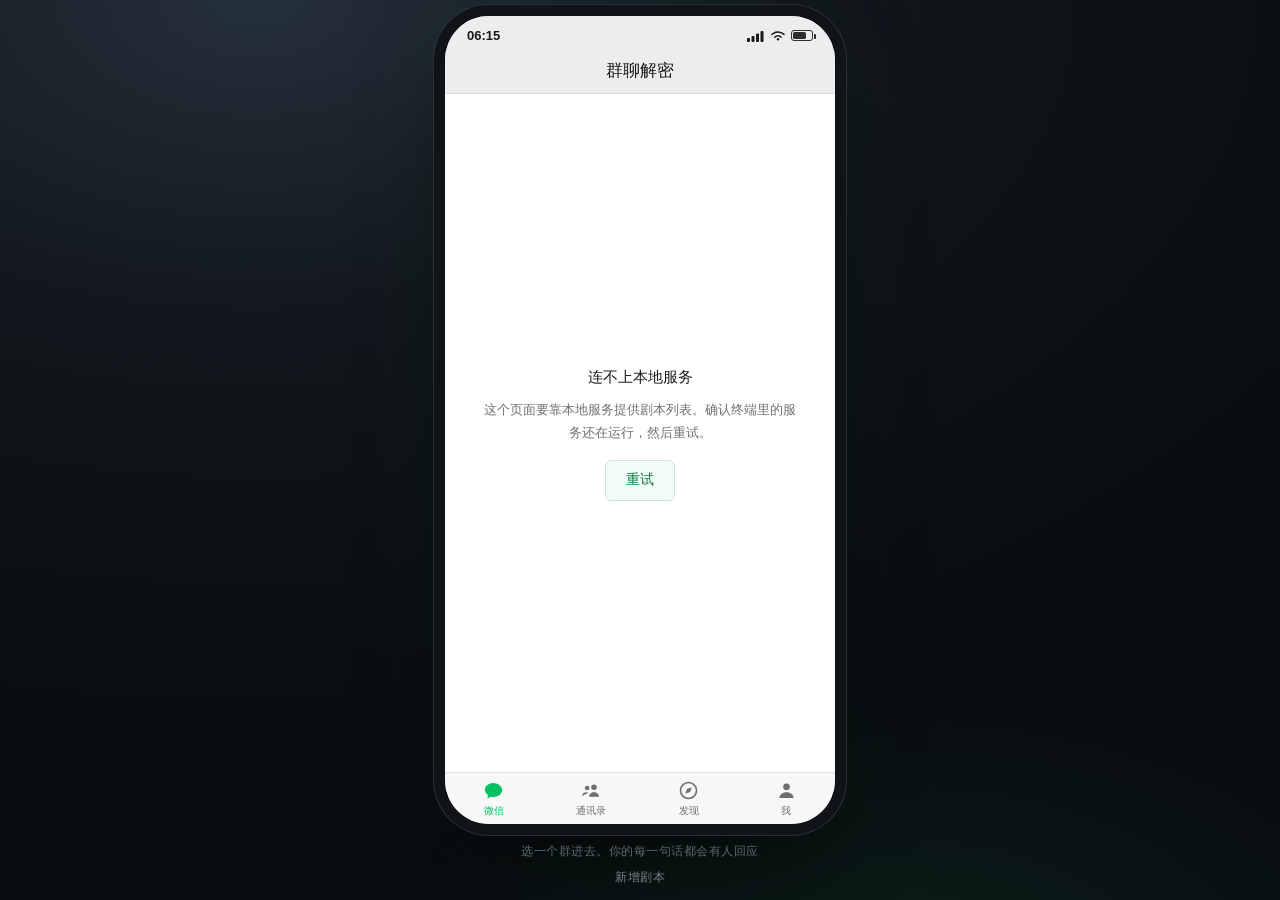
==== commit e0189107: "备份" ====
--- a/index.html
+++ b/index.html
@@ -3,107 +3,210 @@
 <head>
 <meta charset="utf-8">
 <meta name="viewport" content="width=device-width, initial-scale=1, viewport-fit=cover">
+<meta name="color-scheme" content="dark">
+<meta name="theme-color" content="#EDEDED">
 <title>群聊解密</title>
-<style>
-  :root{
-    --ink:#e8f1ea; --muted:#8fa397; --line:rgba(255,255,255,.10);
-  }
-  *{box-sizing:border-box}
-  html,body{height:100%}
-  body{
-    margin:0;font-family:-apple-system,BlinkMacSystemFont,"PingFang SC","Microsoft YaHei",sans-serif;
-    color:var(--ink);
-    background:radial-gradient(1200px 700px at 20% 0%, #24303b 0%, #12171d 45%, #0a0d11 100%);
-    display:flex;align-items:center;justify-content:center;padding:40px 20px;
-  }
-  body::after{content:"";position:fixed;inset:0;pointer-events:none;
-    background:radial-gradient(900px 500px at 70% 110%, rgba(7,193,96,.10), transparent 60%)}
-  .wrap{position:relative;z-index:1;width:100%;max-width:680px}
-  .head{margin-bottom:26px}
-  .kicker{font-size:11px;letter-spacing:6px;color:#4b6b5a;margin-bottom:12px}
-  h1{font-size:26px;font-weight:500;letter-spacing:2px;margin:0 0 8px}
-  .sub{font-size:13px;color:var(--muted);letter-spacing:.5px}
-  .list{display:flex;flex-direction:column;gap:12px;margin-top:26px}
-  .card{
-    display:flex;align-items:center;gap:16px;text-decoration:none;color:inherit;
-    background:linear-gradient(180deg, rgba(255,255,255,.045), rgba(255,255,255,.015));
-    border:1px solid var(--line);border-radius:14px;padding:16px 18px;
-    transition:.18s;
-  }
-  .card:hover{border-color:rgba(7,193,96,.45);background:rgba(7,193,96,.06);transform:translateY(-1px)}
-  .cover{width:52px;height:52px;flex:0 0 52px;border-radius:12px;display:flex;align-items:center;justify-content:center;
-    font-size:24px;background:rgba(7,193,96,.10);border:1px solid rgba(7,193,96,.18)}
-  .card-body{flex:1;min-width:0}
-  .card-title{font-size:16px;letter-spacing:.5px;margin-bottom:4px}
-  .card-sub{font-size:12.5px;color:var(--muted);line-height:1.5}
-  .go{font-size:12px;color:#5f8f72;border:1px solid rgba(7,193,96,.25);border-radius:20px;padding:4px 12px;white-space:nowrap}
-  .empty{border:1px dashed var(--line);border-radius:14px;padding:34px;text-align:center;color:var(--muted);font-size:13.5px;line-height:1.8}
-  .foot{margin-top:26px;font-size:11.5px;color:#5d6b64;line-height:1.9}
-  .foot code{background:rgba(255,255,255,.06);padding:1px 6px;border-radius:4px;font-size:11px}
-  .err{color:#c98b8b}
-</style>
+<link rel="stylesheet" href="style.css">
 </head>
-<body>
-<div class="wrap">
-  <div class="head">
-    <div class="kicker">CHAT MYSTERY</div>
-    <h1>群聊解密</h1>
-    <div class="sub">选一个剧本进去。里面的每个人都会根据你说的话回应。</div>
+<body class="lobby">
+<div class="stage">
+  <div class="phone">
+    <div class="statusbar">
+      <span class="clock">06:15</span>
+      <span class="statusbar-right">
+        <svg class="sig" viewBox="0 0 18 12" width="18" height="12"><rect x="0" y="8" width="3" height="4" rx="1"/><rect x="4.5" y="6" width="3" height="6" rx="1"/><rect x="9" y="3.5" width="3" height="8.5" rx="1"/><rect x="13.5" y="1" width="3" height="11" rx="1"/></svg>
+        <svg class="wifi" viewBox="0 0 16 12" width="16" height="12"><path d="M8 10.4a1.2 1.2 0 1 0 0-2.4 1.2 1.2 0 0 0 0 2.4Z"/><path d="M4.8 7.2a4.5 4.5 0 0 1 6.4 0" fill="none" stroke="currentColor" stroke-width="1.5" stroke-linecap="round"/><path d="M2 4.4a8.5 8.5 0 0 1 12 0" fill="none" stroke="currentColor" stroke-width="1.5" stroke-linecap="round"/></svg>
+        <span class="battery"><i></i></span>
+      </span>
+    </div>
+
+    <header class="nav">
+      <div class="nav-title">群聊解密</div>
+    </header>
+
+    <main class="conv-list" id="list" aria-busy="true" aria-live="polite">
+      <p class="sr-only">正在加载剧本</p>
+      <noscript><div class="conv-state"><b>需要开启 JavaScript</b>剧本列表由页面脚本从本地服务读取。</div></noscript>
+    </main>
+
+    <nav class="tabbar" aria-hidden="true">
+      <span class="tab on">
+        <svg viewBox="0 0 24 24"><path d="M12 4.2c-5 0-9 3.1-9 6.9 0 2.2 1.3 4.1 3.3 5.4l-.8 3.9 4-2c.8.2 1.6.3 2.5.3 5 0 9-3.1 9-6.9s-4-7.6-9-7.6Z"/></svg>
+        微信
+      </span>
+      <span class="tab">
+        <svg viewBox="0 0 24 24"><circle cx="14.6" cy="8.6" r="2.9"/><path d="M9.4 18.4c0-2.7 2.3-4.7 5.2-4.7s5.2 2 5.2 4.7Z"/><circle cx="7.4" cy="9.4" r="2.4"/><path d="M2.2 17.8c0-2.3 1.9-4 4.4-4 .8 0 1.6.2 2.2.5"/></svg>
+        通讯录
+      </span>
+      <span class="tab">
+        <svg viewBox="0 0 24 24"><circle cx="12" cy="12" r="8.4" fill="none" stroke="currentColor" stroke-width="1.7"/><path d="m15.5 8.5-1.9 5.1-5.1 1.9 1.9-5.1Z"/></svg>
+        发现
+      </span>
+      <span class="tab">
+        <svg viewBox="0 0 24 24"><circle cx="12" cy="8.2" r="3.5"/><path d="M4.6 19.8c0-3.6 3.3-6.1 7.4-6.1s7.4 2.5 7.4 6.1Z"/></svg>
+        我
+      </span>
+    </nav>
   </div>
 
-  <div class="list" id="list">
-    <div class="empty">正在加载剧本…</div>
-  </div>
-
-  <div class="foot">
-    想加新剧本：在 <code>scenarios/</code> 下建一个文件夹，放 <code>scenario.json</code> +
-    <code>canon.md</code> + <code>style.md</code> + <code>pacing.md</code>，再把 id 写进
-    <code>scenarios/index.json</code>。不需要改任何代码。
+  <div class="outside">
+    <div class="outside-sub">选一个群进去。你的每一句话都会有人回应</div>
+    <details class="outside-note">
+      <summary>新增剧本</summary>
+      <p>在 <code>scenarios/</code> 下建一个文件夹，放 <code>scenario.json</code> + <code>canon.md</code> + <code>style.md</code> + <code>pacing.md</code>，再把 id 写进 <code>scenarios/index.json</code>。不需要改任何代码。</p>
+    </details>
   </div>
 </div>
 
 <script>
-(async function () {
-  const list = document.getElementById('list');
-  let data;
-  try {
-    const r = await fetch('/api/scenarios');
-    data = await r.json();
-  } catch (e) {
-    list.innerHTML = '<div class="empty err">连不上本地服务：' + e.message + '</div>';
-    return;
-  }
-  const arr = (data && data.scenarios) || [];
-  if (!arr.length) {
-    list.innerHTML = '<div class="empty">还没有剧本。<br>去 <code>scenarios/</code> 里放一个试试。</div>';
-    return;
-  }
-  list.innerHTML = '';
-  arr.forEach(function (s) {
-    const a = document.createElement('a');
-    a.className = 'card';
+(function () {
+  var list = document.getElementById('list');
+
+  function el(tag, cls, text) {
+    var n = document.createElement(tag);
+    if (cls) n.className = cls;
+    if (text != null) n.textContent = text;
+    return n;
+  }
+
+  function clear() {
+    while (list.firstChild) list.removeChild(list.firstChild);
+  }
+
+  function setBusy(on) {
+    list.setAttribute('aria-busy', on ? 'true' : 'false');
+  }
+
+  /* 头像底色偏亮时改用深色字，保证首字可读 */
+  function readableOn(hex) {
+    var h = String(hex || '').replace('#', '');
+    if (h.length === 3) h = h[0] + h[0] + h[1] + h[1] + h[2] + h[2];
+    if (h.length !== 6) return '#fff';
+    var ch = function (i) { return parseInt(h.slice(i, i + 2), 16) / 255; };
+    var lin = function (c) { return c <= .03928 ? c / 12.92 : Math.pow((c + .055) / 1.055, 2.4); };
+    var L = .2126 * lin(ch(0)) + .7152 * lin(ch(2)) + .0722 * lin(ch(4));
+    return L > .60 ? '#2B2B2B' : '#fff';
+  }
+
+  /* 群头像：接口给的四个成员首字，2×2 拼图 */
+  function avatar(s) {
+    var box = el('div', 'conv-av');
+    box.setAttribute('aria-hidden', 'true');
+
+    var members = (s.avatars || []).slice(0, 4);
+    if (!members.length) {
+      box.setAttribute('data-n', '1');
+      var solo = el('i', null, String(s.title || '?').slice(0, 1));
+      solo.style.background = '#B9B9B9';
+      box.appendChild(solo);
+      return box;
+    }
+
+    box.setAttribute('data-n', String(members.length));
+    members.forEach(function (m) {
+      var cell = el('i', null, m.a || '?');
+      cell.style.background = 'linear-gradient(145deg,' + (m.c1 || '#8a8a8a') + ',' + (m.c2 || '#5f5f5f') + ')';
+      cell.style.color = readableOn(m.c1);
+      box.appendChild(cell);
+    });
+    return box;
+  }
+
+  function rowFor(s) {
+    var title = s.title || s.id;
+    var a = el('a', 'conv');
     a.href = '/play.html?s=' + encodeURIComponent(s.id);
-    const cov = document.createElement('div');
-    cov.className = 'cover';
-    cov.textContent = s.cover || '💬';
-    const body = document.createElement('div');
-    body.className = 'card-body';
-    const t = document.createElement('div');
-    t.className = 'card-title';
-    t.textContent = s.title || s.id;
-    const sub = document.createElement('div');
-    sub.className = 'card-sub';
-    sub.textContent = s.subtitle || '';
-    body.appendChild(t);
-    body.appendChild(sub);
-    const go = document.createElement('div');
-    go.className = 'go';
-    go.textContent = '进入 →';
-    a.appendChild(cov);
+    a.setAttribute('aria-label', '进入剧本：' + title);
+    if (s.subtitle) a.title = s.subtitle;
+
+    a.appendChild(avatar(s));
+
+    var body = el('div', 'conv-body');
+    body.appendChild(el('div', 'conv-name', title));
+
+    var preview = s.preview && s.preview.text
+      ? (s.preview.who ? s.preview.who + '：' : '') + s.preview.text
+      : (s.subtitle || '');
+    if (preview) body.appendChild(el('p', 'conv-preview', preview));
     a.appendChild(body);
-    a.appendChild(go);
-    list.appendChild(a);
-  });
+
+    if (s.preview && s.preview.time) a.appendChild(el('span', 'conv-time', s.preview.time));
+    return a;
+  }
+
+  function skeleton() {
+    var frag = document.createDocumentFragment();
+    for (var k = 0; k < 3; k++) {
+      var row = el('div', 'conv sk');
+      row.setAttribute('aria-hidden', 'true');
+      row.appendChild(el('div', 'conv-av'));
+      var body = el('div', 'conv-body');
+      [[46, 12], [72, 10]].forEach(function (spec) {
+        var bar = el('div', 'sk-bar');
+        bar.style.width = spec[0] + '%';
+        bar.style.height = spec[1] + 'px';
+        body.appendChild(bar);
+      });
+      row.appendChild(body);
+      frag.appendChild(row);
+    }
+    return frag;
+  }
+
+  function state(title, bodyNodes) {
+    var box = el('div', 'conv-state');
+    box.appendChild(el('b', null, title));
+    (bodyNodes || []).forEach(function (n) { box.appendChild(n); });
+    return box;
+  }
+
+  function errorState(e) {
+    var line = el('span', null, '这个页面要靠本地服务提供剧本列表。确认终端里的服务还在运行，然后重试。');
+    var nodes = [line];
+    if (e && e.message) nodes.push(el('span', 'sr-only', e.message));
+    var box = state('连不上本地服务', nodes);
+    var btn = el('button', 'conv-retry', '重试');
+    btn.type = 'button';
+    btn.addEventListener('click', load);
+    box.appendChild(btn);
+    return box;
+  }
+
+  function emptyState() {
+    var p = el('span');
+    p.appendChild(document.createTextNode('在 '));
+    p.appendChild(el('code', null, 'scenarios/'));
+    p.appendChild(document.createTextNode(' 下建好剧本，再把 id 写进 '));
+    p.appendChild(el('code', null, 'scenarios/index.json'));
+    p.appendChild(document.createTextNode('，这里就会出现。'));
+    return state('还没有剧本', [p]);
+  }
+
+  function load() {
+    clear();
+    setBusy(true);
+    list.appendChild(skeleton());
+
+    fetch('/api/scenarios', { cache: 'no-store' })
+      .then(function (r) {
+        if (!r.ok) throw new Error('GET /api/scenarios → ' + r.status);
+        return r.json();
+      })
+      .then(function (data) {
+        var arr = (data && data.scenarios) || [];
+        clear();
+        if (!arr.length) { list.appendChild(emptyState()); }
+        else { arr.forEach(function (s) { list.appendChild(rowFor(s)); }); }
+        setBusy(false);
+      })
+      .catch(function (e) {
+        clear();
+        list.appendChild(errorState(e));
+        setBusy(false);
+      });
+  }
+
+  load();
 })();
 </script>
 </body>
--- a/style.css
+++ b/style.css
@@ -0,0 +1,400 @@
+:root{
+  --green:#07C160;
+  --self:#95EC69;
+  --bg:#EDEDED;
+  --line:#DCDCDC;
+  --text:#191919;
+  --muted:#9A9A9A;
+  --nav-h:44px;
+  --font:-apple-system,BlinkMacSystemFont,"PingFang SC","Hiragino Sans GB","Microsoft YaHei","Segoe UI",sans-serif;
+}
+*{box-sizing:border-box;-webkit-tap-highlight-color:transparent}
+html,body{height:100%}
+body{
+  margin:0;font-family:var(--font);color:var(--text);
+  background:
+    radial-gradient(1200px 700px at 20% 0%, #24303b 0%, #12171d 45%, #0a0d11 100%);
+  display:flex;align-items:center;justify-content:center;
+  overflow:hidden;
+}
+body::after{
+  content:"";position:fixed;inset:0;pointer-events:none;
+  background:radial-gradient(900px 500px at 70% 110%, rgba(7,193,96,.10), transparent 60%);
+}
+.stage{display:flex;flex-direction:column;align-items:center;gap:14px;position:relative;z-index:1}
+
+/* ---------- 手机外壳 ---------- */
+.phone{
+  position:relative;width:390px;height:min(844px,calc(100vh - 92px));
+  background:var(--bg);border-radius:44px;overflow:hidden;
+  box-shadow:
+    0 0 0 11px #101317,
+    0 0 0 12px #2b3138,
+    0 40px 90px -20px rgba(0,0,0,.85),
+    0 0 120px rgba(7,193,96,.08);
+  display:flex;flex-direction:column;
+  transform:translateZ(0);
+}
+@media (max-width:480px), (max-height:760px){
+  .phone{width:100vw;height:100vh;border-radius:0;box-shadow:none}
+  .outside{display:none}
+  .stage{gap:0}
+}
+
+/* 状态栏 */
+.statusbar{
+  height:34px;flex:0 0 34px;display:flex;align-items:center;justify-content:space-between;
+  padding:6px 22px 0;font-size:13px;font-weight:600;background:var(--bg);
+}
+.statusbar-right{display:flex;align-items:center;gap:5px}
+.statusbar svg{fill:#191919;color:#191919}
+.battery{width:22px;height:11px;border:1.2px solid #191919;border-radius:3px;position:relative;display:inline-block;opacity:.9}
+.battery::after{content:"";position:absolute;right:-3.6px;top:3px;width:2px;height:5px;background:#191919;border-radius:0 1px 1px 0}
+.battery i{position:absolute;left:1.4px;top:1.4px;bottom:1.4px;width:62%;background:#191919;border-radius:1.5px}
+
+/* 导航栏 */
+.nav{
+  height:var(--nav-h);flex:0 0 var(--nav-h);display:flex;align-items:center;
+  padding:0 8px;background:var(--bg);border-bottom:.5px solid var(--line);position:relative;z-index:5;
+}
+.nav-back,.nav-more{
+  background:none;border:0;color:#191919;padding:4px;display:flex;align-items:center;
+  cursor:pointer;min-width:36px;justify-content:center;
+}
+.nav-more svg{fill:currentColor}
+.nav-title{
+  flex:1;text-align:center;font-size:16.5px;font-weight:500;letter-spacing:.2px;
+  white-space:nowrap;overflow:hidden;text-overflow:ellipsis;padding:0 4px;
+}
+.nav-count{color:var(--muted);font-weight:400;font-size:15px}
+.nav-back[hidden],.nav-more[hidden]{display:none}
+
+/* ---------- 聊天区 ---------- */
+.chat{flex:1 1 auto;overflow-y:auto;overflow-x:hidden;padding:10px 0 6px;scroll-behavior:smooth;position:relative}
+.chat-inner{padding:0 12px}
+.chat::-webkit-scrollbar{width:0}
+
+.row{display:flex;margin:14px 0;align-items:flex-start;animation:pop .18s ease-out both}
+.row.instant{animation:none}
+.row.self{flex-direction:row-reverse}
+@keyframes pop{from{opacity:0;transform:translateY(6px) scale(.98)}to{opacity:1;transform:none}}
+
+.avatar{
+  width:40px;height:40px;flex:0 0 40px;border-radius:6px;display:flex;align-items:center;justify-content:center;
+  font-size:15px;font-weight:600;color:#fff;letter-spacing:.5px;user-select:none;
+  background:linear-gradient(145deg,var(--c1,#8a8a8a),var(--c2,#5f5f5f));
+  box-shadow:inset 0 -2px 6px rgba(0,0,0,.12);
+}
+.col{max-width:calc(100% - 62px);margin:0 10px;display:flex;flex-direction:column}
+.row.self .col{align-items:flex-end}
+.name{font-size:11.5px;color:var(--muted);margin:0 2px 4px;display:flex;gap:6px;align-items:center}
+.tag{background:#E8E8E8;color:#8a8a8a;border-radius:3px;padding:0 4px;font-size:10px;line-height:14px}
+
+.bubble{
+  position:relative;background:#fff;border-radius:5px;padding:9px 12px;
+  font-size:15.5px;line-height:1.46;word-break:break-word;white-space:pre-wrap;
+  box-shadow:0 0 .5px rgba(0,0,0,.08);
+}
+.bubble::before{
+  content:"";position:absolute;top:12px;left:-5px;width:0;height:0;
+  border:5px solid transparent;border-right-color:#fff;border-left:0;
+}
+.row.self .bubble{background:var(--self)}
+.row.self .bubble::before{left:auto;right:-5px;border-right:0;border-left:5px solid var(--self)}
+.bubble.quote{border-left:3px solid #d6d6d6;padding-left:9px;color:#666}
+
+/* 系统提示 */
+.sys{display:flex;justify-content:center;margin:12px 0}
+.sys span{
+  font-size:12px;color:#9d9d9d;background:rgba(0,0,0,.045);padding:3px 9px;border-radius:4px;
+  max-width:80%;text-align:center;line-height:1.5;
+}
+.sys.warn span{color:#b06a2c;background:rgba(214,138,58,.10)}
+.sys.ghost span{color:#7f8f87;background:rgba(7,193,96,.08)}
+
+.time-div{text-align:center;margin:16px 0 4px;font-size:11.5px;color:#a5a5a5}
+
+/* 语音 */
+.voice{display:flex;align-items:center;gap:9px;min-width:86px;cursor:pointer}
+.voice .bars{display:flex;gap:2px;align-items:center;height:16px}
+.voice .bars i{display:block;width:2.5px;background:#4a4a4a;border-radius:2px;opacity:.55}
+.voice .dur{font-size:12.5px;color:#555;margin-left:auto;padding-left:8px}
+.voice .asr{display:none;margin-top:6px;padding-top:6px;border-top:.5px dashed rgba(0,0,0,.15);font-size:14px;color:#333;line-height:1.45;white-space:pre-wrap}
+.voice.open .asr{display:block}
+
+/* 位置卡片 */
+.loc-card{background:#fff;border-radius:5px;overflow:hidden;width:210px;cursor:pointer}
+.loc-card .map-thumb{height:104px;background:#dfe6dc;position:relative;overflow:hidden}
+.loc-card .map-thumb::before{
+  content:"";position:absolute;inset:-20%;
+  background:
+    linear-gradient(90deg,transparent 48%,#c9d2c6 48%,#c9d2c6 52%,transparent 52%),
+    linear-gradient(0deg,transparent 62%,#c9d2c6 62%,#c9d2c6 66%,transparent 66%),
+    repeating-linear-gradient(45deg,#e5ebe2 0 14px,#dfe6dc 14px 28px);
+  transform:rotate(-8deg);
+}
+.loc-card .pin{position:absolute;left:50%;top:44%;width:14px;height:14px;margin:-7px 0 0 -7px;border-radius:50% 50% 50% 0;background:#D9433A;transform:rotate(-45deg);box-shadow:0 1px 4px rgba(0,0,0,.25)}
+.loc-card .loc-body{padding:8px 11px}
+.loc-card .loc-name{font-size:14px;font-weight:500}
+.loc-card .loc-addr{font-size:11.5px;color:#9a9a9a;margin-top:2px}
+.loc-card .loc-flag{font-size:11px;color:#b06a2c;margin-top:5px;display:none}
+.loc-card.odd .loc-flag{display:block}
+
+/* 图片 */
+.img-card{width:196px;border-radius:5px;overflow:hidden;background:#fff;cursor:pointer}
+.img-card svg{display:block;width:100%;height:auto}
+.img-card .cap{font-size:12px;color:#8a8a8a;padding:6px 9px}
+
+/* 撤回 */
+.recall{display:flex;justify-content:center;margin:10px 0}
+.recall span{font-size:11.5px;color:#a8a8a8;background:rgba(0,0,0,.04);padding:2px 8px;border-radius:3px}
+
+/* 引用已删除 */
+.deleted-quote{background:#f2f2f2;border-left:3px solid #ddd;padding:6px 9px;border-radius:4px;font-size:12.5px;color:#9d9d9d;margin-bottom:5px}
+
+/* ---------- 正在输入 / 提示 / 输入框 ---------- */
+.typing{
+  height:0;overflow:hidden;transition:height .18s;display:flex;align-items:center;gap:3px;
+  padding:0 18px;font-size:11.5px;color:#9a9a9a;background:var(--bg);
+}
+.typing.on{height:20px}
+.typing .dot{width:4px;height:4px;border-radius:50%;background:#b3b3b3;animation:blink 1.1s infinite}
+.typing .dot:nth-child(2){animation-delay:.18s}
+.typing .dot:nth-child(3){animation-delay:.36s}
+.typing em{margin-left:5px;font-style:normal}
+@keyframes blink{0%,60%,100%{opacity:.25;transform:translateY(0)}30%{opacity:1;transform:translateY(-2px)}}
+
+.hint{
+  display:none;gap:6px;flex-wrap:wrap;padding:8px 12px;background:rgba(255,255,255,.55);
+  border-top:.5px solid rgba(0,0,0,.04);font-size:12.5px;
+}
+.hint.on{display:flex}
+.hint b{font-weight:600;color:#6d7a72;margin-right:2px}
+.chip{
+  border:.5px solid #c8d3ca;background:#fff;color:#4d5a52;border-radius:12px;
+  padding:3px 10px;font-size:12.5px;cursor:pointer;transition:.15s;
+}
+.chip:hover{background:#eef7f0;border-color:#9ed3ad;color:#0e6b3c}
+
+.composer{
+  flex:0 0 auto;display:flex;align-items:flex-end;gap:6px;padding:7px 10px 9px;
+  background:#F7F7F7;border-top:.5px solid var(--line);
+}
+.ic-btn{background:none;border:0;color:#4c4c4c;padding:3px;display:flex;cursor:pointer}
+.input{
+  flex:1;display:block;min-height:36px;max-height:102px;
+  border:0;border-radius:5px;background:#fff;padding:7px 10px;
+  font-size:15.5px;line-height:22px;font-family:inherit;outline:none;color:#191919;
+  resize:none;overflow-y:hidden;white-space:pre-wrap;word-break:break-word;
+}
+.input::placeholder{color:#b8b8b8}
+.send-btn{
+  display:none;background:var(--green);color:#fff;border:0;border-radius:5px;
+  height:34px;padding:0 14px;font-size:14.5px;cursor:pointer;font-family:inherit;
+}
+.send-btn.on{display:block}
+body.busy .send-btn{opacity:.4;pointer-events:none}
+.voice-btn{display:flex}
+
+/* 扩展面板 */
+.panel{
+  position:absolute;left:0;right:0;bottom:0;background:#F7F7F7;border-top:.5px solid var(--line);
+  transform:translateY(110%);transition:transform .22s ease;z-index:8;padding:18px 14px 26px;
+}
+.panel.on{transform:translateY(0)}
+.panel-grid{display:grid;grid-template-columns:repeat(4,1fr);gap:16px 6px}
+.panel-item{background:none;border:0;display:flex;flex-direction:column;align-items:center;gap:7px;font-size:11.5px;color:#666;cursor:pointer;font-family:inherit}
+.pi-icon{width:54px;height:54px;background:#fff;border-radius:11px;display:flex;align-items:center;justify-content:center;font-size:23px;box-shadow:0 1px 2px rgba(0,0,0,.05)}
+
+/* ---------- 覆盖视图 ---------- */
+.view{
+  position:absolute;inset:0;background:var(--bg);display:flex;flex-direction:column;
+  transform:translateX(100%);transition:transform .24s cubic-bezier(.4,0,.2,1);z-index:20;
+}
+.view.on{transform:translateX(0)}
+.view .nav{border-bottom:.5px solid var(--line)}
+.view-body{flex:1;overflow-y:auto;padding-bottom:24px}
+.nav.sub .nav-title{font-size:16px}
+.search-wrap{flex:1;display:flex;padding:0 6px}
+#searchInput{flex:1;height:30px;border:0;border-radius:5px;background:#fff;padding:0 10px;font-size:14px;font-family:inherit;outline:none}
+.nav-cancel{font-size:15px;color:#576b95;min-width:44px;padding-right:10px;cursor:pointer}
+
+/* 群成员 */
+.members-block{background:#fff;padding:14px 14px 10px;border-bottom:.5px solid var(--line)}
+.members{display:grid;grid-template-columns:repeat(5,1fr);gap:14px 4px}
+.member{display:flex;flex-direction:column;align-items:center;gap:6px;font-size:11px;color:#7a7a7a;cursor:pointer}
+.member .avatar{width:48px;height:48px;flex:0 0 48px;font-size:17px;border-radius:8px}
+.member:active{opacity:.6}
+.member-hint{font-size:11px;color:#a0a0a0;margin-top:10px}
+
+/* 单元格 */
+.cell-group{background:#fff;margin-top:9px;border-top:.5px solid var(--line);border-bottom:.5px solid var(--line)}
+.cell{
+  display:flex;align-items:center;justify-content:space-between;width:100%;
+  padding:13px 15px;font-size:16px;background:none;border:0;border-bottom:.5px solid #F0F0F0;
+  color:#191919;font-family:inherit;text-align:left;cursor:pointer;
+}
+.cell:last-child{border-bottom:0}
+.cell-arrow{color:#c8c8c8;font-size:18px;line-height:1}
+.cell-val{color:#9a9a9a;font-size:14.5px}
+.cell.danger{justify-content:center;color:#E64340}
+.switch{width:40px;height:24px;border-radius:12px;background:#e5e5e5;position:relative;transition:.2s}
+.switch::after{content:"";position:absolute;top:2px;left:2px;width:20px;height:20px;border-radius:50%;background:#fff;box-shadow:0 1px 3px rgba(0,0,0,.2);transition:.2s}
+.switch.on{background:var(--green)}
+.switch.on::after{left:18px}
+.footer-note{text-align:center;font-size:11.5px;color:#b0b0b0;padding:22px 20px}
+
+/* 公告 */
+.notice-card{background:#fff;margin:12px;border-radius:8px;padding:16px}
+.notice-from{font-size:12.5px;color:#8a8a8a;margin-bottom:8px}
+.notice-text{font-size:15px;line-height:1.65;white-space:pre-wrap}
+.notice-meta{font-size:11px;color:#b0b0b0;margin-top:12px}
+.notice-log{margin:0 12px}
+.notice-log .log-item{background:#fff;border-radius:8px;padding:12px 14px;margin-bottom:8px;font-size:13px;color:#666;line-height:1.6}
+.notice-log .log-item b{color:#333;font-weight:500}
+
+/* 搜索 */
+.search-results{padding:8px 0}
+.sr-item{padding:11px 16px;background:#fff;border-bottom:.5px solid #f0f0f0;font-size:14px;line-height:1.5}
+.sr-item b{color:#0e6b3c}
+.sr-item.old{background:#fbfbf8}
+.sr-empty{text-align:center;color:#b0b0b0;font-size:13px;padding:40px 0}
+.sr-label{font-size:11.5px;color:#a0a0a0;padding:14px 16px 6px;letter-spacing:.5px}
+.sr-date{display:flex;align-items:center;justify-content:space-between;background:#fff;padding:13px 16px;font-size:15px;border-bottom:.5px solid #f0f0f0;cursor:pointer}
+.sr-date:hover{background:#fafafa}
+.sr-back{padding:12px 16px;color:#576b95;font-size:14px;cursor:pointer}
+.sr-msg{padding:10px 16px;border-bottom:.5px solid #f2f2f2;background:#fff}
+.sr-msg .sr-who{font-size:11px;color:#a8a8a8;margin-bottom:3px}
+.sr-msg .sr-txt{font-size:14px;line-height:1.55;color:#222;white-space:pre-wrap}
+.sr-date-tag{font-size:10.5px;color:#b08a4a;margin-bottom:3px}
+.sr-foot{font-size:11.5px;color:#a0a0a0;padding:14px 16px;line-height:1.6}
+
+/* 私聊 */
+#viewPrivate .chat{background:var(--bg)}
+
+/* 地图 */
+.map-modal{position:absolute;inset:0;background:#eef1ea;z-index:30;display:none;flex-direction:column}
+.map-modal.on{display:flex}
+.map-head{height:52px;display:flex;align-items:center;justify-content:space-between;padding:0 14px;background:#fff;border-bottom:.5px solid var(--line);font-size:15px}
+.map-head button{background:none;border:0;font-size:15px;color:#191919;font-family:inherit;cursor:pointer}
+.map-canvas{flex:1;position:relative;overflow:hidden;background:#e8eee4}
+.map-canvas::before{
+  content:"";position:absolute;inset:-30%;
+  background:
+    repeating-linear-gradient(28deg,rgba(255,255,255,.55) 0 2px,transparent 2px 46px),
+    repeating-linear-gradient(112deg,rgba(255,255,255,.55) 0 2px,transparent 2px 62px),
+    radial-gradient(circle at 30% 40%,#d7e4cf 0 120px,transparent 121px),
+    radial-gradient(circle at 75% 70%,#dfe9d8 0 160px,transparent 161px),
+    #e8eee4;
+}
+.map-canvas .bigpin{position:absolute;left:50%;top:46%;transform:translate(-50%,-50%);z-index:2;text-align:center}
+.map-canvas .bigpin i{display:block;width:22px;height:22px;margin:0 auto;border-radius:50% 50% 50% 0;background:#D9433A;transform:rotate(-45deg);box-shadow:0 4px 12px rgba(0,0,0,.28)}
+.map-canvas .bigpin span{display:inline-block;margin-top:10px;background:#fff;padding:4px 10px;border-radius:4px;font-size:12.5px;box-shadow:0 2px 8px rgba(0,0,0,.12);white-space:nowrap}
+.map-card{background:#fff;padding:16px 18px 26px}
+.map-card-name{font-size:17px;font-weight:500}
+.map-card-addr{font-size:12.5px;color:#8f8f8f;margin-top:5px}
+.map-card-meta{font-size:11.5px;color:#b06a2c;margin-top:10px}
+
+/* toast */
+.toast{
+  position:absolute;left:50%;bottom:120px;transform:translate(-50%,10px);background:rgba(0,0,0,.72);
+  color:#fff;font-size:13px;padding:9px 16px;border-radius:8px;opacity:0;pointer-events:none;
+  transition:.25s;z-index:50;max-width:78%;text-align:center;line-height:1.5;
+}
+.toast.on{opacity:1;transform:translate(-50%,0)}
+
+/* 结局 */
+.ending{position:absolute;inset:0;z-index:60;background:radial-gradient(120% 90% at 50% 30%,#101820 0%,#05080a 70%);display:flex;align-items:flex-start;justify-content:center;overflow-y:auto;animation:fadeIn .8s ease both}
+@keyframes fadeIn{from{opacity:0}to{opacity:1}}
+.ending-in{text-align:center;padding:64px 30px 56px;max-width:330px;margin:auto 0}
+.ending-kicker{font-size:11px;letter-spacing:6px;color:#4b6b5a;margin-bottom:14px}
+.ending-title{font-size:24px;color:#e8f1ea;letter-spacing:3px;margin-bottom:20px;font-weight:500}
+.ending-text{font-size:13.5px;line-height:2;color:#8fa397;text-align:left;letter-spacing:.3px}
+.ending-btn{margin-top:34px;background:none;border:.5px solid #33513f;color:#7fae92;padding:9px 22px;border-radius:20px;font-size:13px;cursor:pointer;font-family:inherit;letter-spacing:2px}
+.ending-btn:hover{background:rgba(80,160,110,.08)}
+
+/* 外部 */
+.boot-err{display:flex;align-items:center;justify-content:center;height:100%;padding:40px;color:#c98b8b;font-size:14px;line-height:1.8;text-align:center}
+.outside{text-align:center;color:#8d9aa3}
+.outside-title{font-size:13.5px;letter-spacing:2px;color:#cfdae1}
+.outside-sub{font-size:11.5px;margin-top:6px;letter-spacing:.5px;color:#93a4ae}
+.outside-actions{display:flex;gap:8px;justify-content:center;margin-top:10px}
+.outside-actions .reset{margin-top:0}
+.reset{
+  margin-top:10px;background:rgba(255,255,255,.06);border:.5px solid rgba(255,255,255,.14);
+  color:#9fadb6;font-size:11.5px;padding:5px 12px;border-radius:20px;cursor:pointer;font-family:inherit;
+}
+.reset:hover{background:rgba(255,255,255,.12);color:#dce6ec}
+
+/* ---------- 剧本列表（首页） ---------- */
+.lobby{overflow:auto}
+
+.conv-list{flex:1 1 auto;overflow-y:auto;background:#fff;overscroll-behavior:contain}
+.conv-list::-webkit-scrollbar{width:0}
+
+.conv{
+  position:relative;display:flex;align-items:flex-start;gap:12px;
+  padding:12px 14px;background:#fff;color:inherit;text-decoration:none;
+  transition:background .15s;
+}
+.conv + .conv::before{
+  content:"";position:absolute;left:74px;right:0;top:0;height:1px;background:#EDEDED;
+  transform:scaleY(.5);transform-origin:top;
+}
+.conv:active{background:#E6E6E6}
+@media (hover:hover) and (pointer:fine){
+  .conv:hover{background:#F4F4F4}
+}
+
+.conv-av{
+  width:48px;height:48px;flex:0 0 48px;border-radius:6px;overflow:hidden;display:grid;
+  grid-template-columns:1fr 1fr;grid-template-rows:1fr 1fr;gap:1.5px;background:#DDD;
+}
+.conv-av i{display:grid;place-items:center;font-style:normal;font-size:11px;font-weight:600;color:#fff}
+.conv-av[data-n="1"]{grid-template-columns:1fr;grid-template-rows:1fr}
+.conv-av[data-n="1"] i{font-size:17px}
+.conv-av[data-n="2"]{grid-template-columns:1fr 1fr;grid-template-rows:1fr}
+.conv-av[data-n="3"] i:last-child{grid-column:1/-1;font-size:12px}
+
+.conv-body{flex:1;min-width:0;display:flex;flex-direction:column;gap:3px;padding-top:3px}
+.conv-name{font-size:16.5px;line-height:1.3;color:var(--text);white-space:nowrap;overflow:hidden;text-overflow:ellipsis}
+.conv-preview{margin:0;font-size:13px;line-height:1.4;color:#707070;white-space:nowrap;overflow:hidden;text-overflow:ellipsis}
+.conv-time{flex:0 0 auto;padding-top:5px;font-size:11.5px;color:#6F6F6F;font-variant-numeric:tabular-nums;white-space:nowrap}
+
+.conv-state{
+  display:flex;flex-direction:column;align-items:center;justify-content:center;
+  min-height:240px;height:100%;padding:30px 34px;text-align:center;
+  color:#707070;font-size:13px;line-height:1.8;
+}
+.conv-state b{display:block;margin-bottom:7px;color:var(--text);font-size:14.5px;font-weight:500}
+.conv-state code{font-family:var(--font);background:#F0F0F0;border-radius:4px;padding:1px 5px;color:#4a4a4a;font-size:12.5px}
+.conv-retry{
+  margin-top:16px;padding:7px 20px;border:1px solid #C9E5D4;border-radius:6px;
+  background:#F2FBF5;color:#0B7A43;font:inherit;font-size:13.5px;cursor:pointer;
+}
+.conv-retry:active{background:#E4F6EC}
+
+.conv.sk{pointer-events:none}
+.conv.sk .conv-av{background:#EEE;border:0}
+.sk-bar{height:11px;border-radius:3px;background:#F0F0F0;animation:convPulse 1.3s ease-in-out infinite}
+@keyframes convPulse{50%{opacity:.55}}
+
+.outside-note{margin-top:11px;text-align:left;display:inline-block}
+.outside-note summary{cursor:pointer;font-size:11.5px;letter-spacing:.5px;color:#93a4ae;list-style:none}
+.outside-note summary::-webkit-details-marker{display:none}
+.outside-note summary:hover{color:#b9c7cf}
+.outside-note p{margin:9px 0 0;font-size:11.5px;line-height:1.9;color:#8d9aa3}
+.outside-note code{background:rgba(255,255,255,.08);border-radius:3px;padding:0 4px;color:#b9c7cf}
+
+.sr-only{position:absolute;width:1px;height:1px;margin:-1px;padding:0;overflow:hidden;clip:rect(0 0 0 0);white-space:nowrap;border:0}
+
+/* 底部 tab 栏：纯装饰，不参与交互 */
+.tabbar{
+  flex:0 0 auto;display:grid;grid-template-columns:repeat(4,1fr);
+  padding:6px 0 max(6px,env(safe-area-inset-bottom));
+  background:#F7F7F7;border-top:.5px solid #E2E2E2;pointer-events:none;
+}
+.tab{display:flex;flex-direction:column;align-items:center;gap:2px;font-size:10px;color:#6F6F6F;letter-spacing:.2px}
+.tab svg{width:23px;height:23px;fill:#6F6F6F}
+.tab.on{color:var(--green)}
+.tab.on svg{fill:var(--green)}
